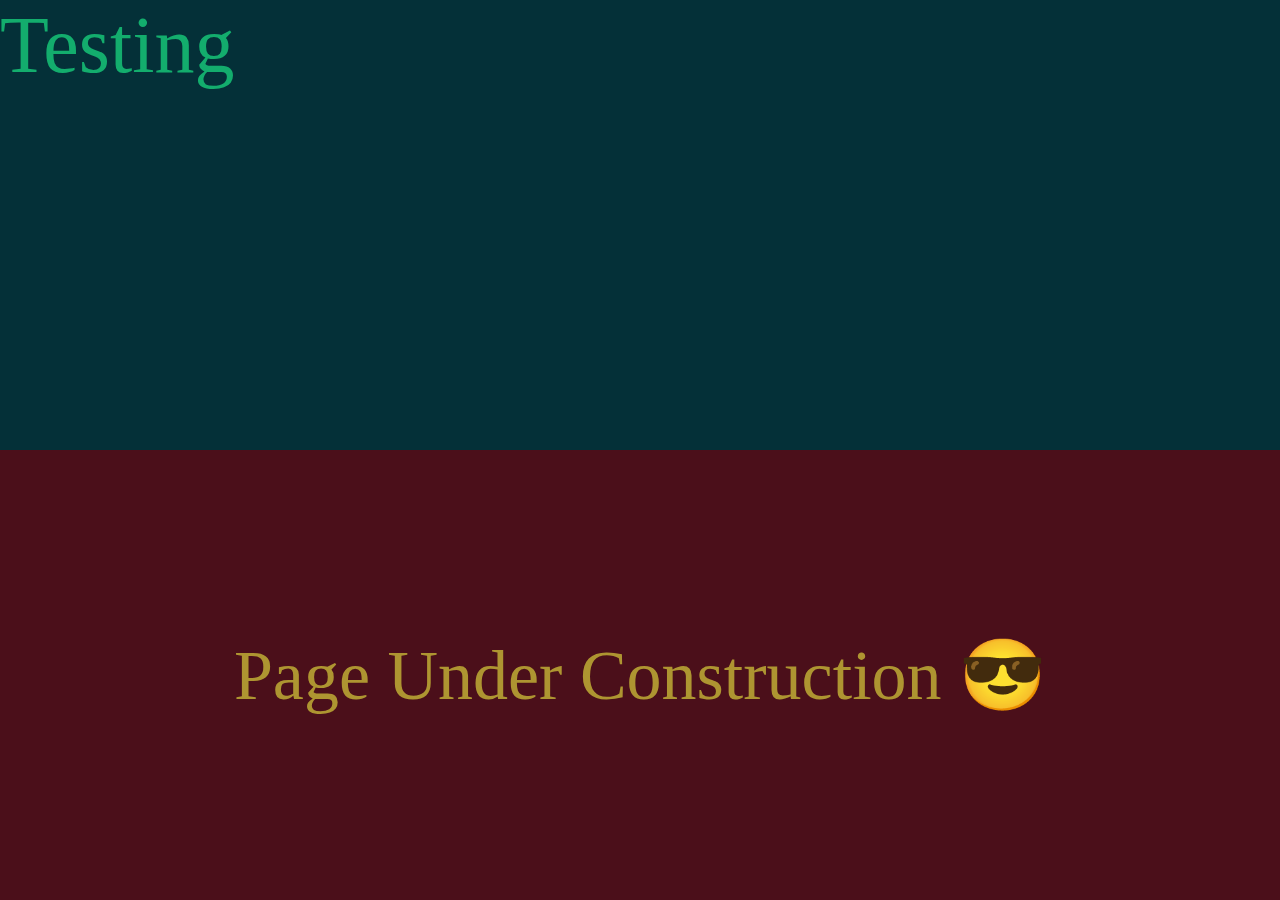
==== index.html @ 0bdc97b2 "Merge branch 'main' of https://github.com/BigTi0/wizkid-official-dub into main" ====
<!DOCTYPE html>
<html lang="en">

<head>
    <meta charset="UTF-8">
    <meta name="viewport" content="width=device-width, initial-scale=1.0">
    <link rel="stylesheet" href="./wizkid.css">
    <title>Document</title>
</head>

<body>
    <p>
        Testing
    </p>
</body>
<section style="height: 50vh; width: 100%; display: flex; align-items: center; justify-content: center;
background-color: #4b0f1a">
    <div style="font-size: 70px; color: #ae9531;">
        Page Under Construction &#128526
    </div>
</section>

</html>
---- wizkid.css ----
body {
    margin: 0;
    padding: 0;
}

p {
    margin: 0;
    padding: 0;
    background-color: #043038;
    color: #13ad6d;
    font-size: 500%;
    width: 100%;
    height: 50vh;
}
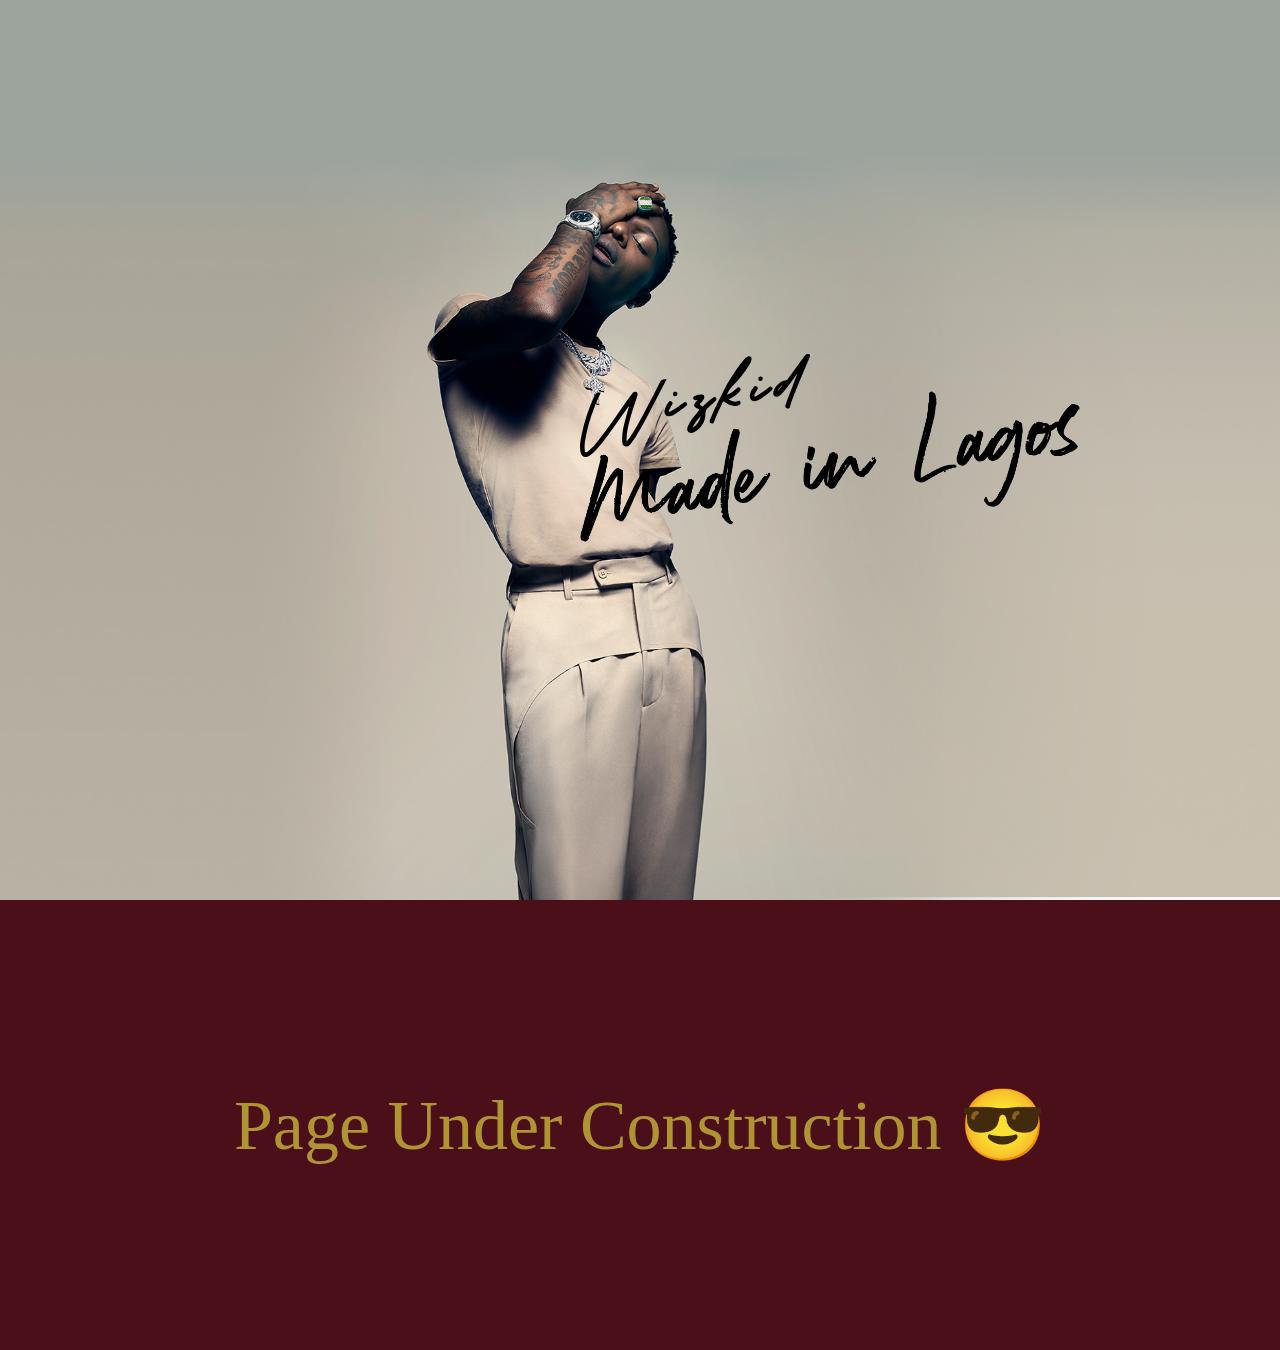
==== commit a3264b48: "New Update" ====
--- a/index.html
+++ b/index.html
@@ -9,9 +9,19 @@
 </head>
 
 <body>
-    <p>
-        Testing
-    </p>
+    <div class="header">
+        <section>
+            <aside>
+                <div class="wiz-logo">
+                    <img src="./Images/WizkidLogo.svg">
+                </div>
+                <div class="mil-logo">
+                    <img src="./Images/MadeInLagos.png">
+                </div>
+            </aside>
+
+        </section>
+    </div>
 </body>
 <section style="height: 50vh; width: 100%; display: flex; align-items: center; justify-content: center;
 background-color: #4b0f1a">
@@ -20,4 +30,4 @@
     </div>
 </section>
 
-</html>
+</html>--- a/wizkid.css
+++ b/wizkid.css
@@ -3,7 +3,8 @@
     padding: 0;
 }
 
-p {
+
+/* p {
     margin: 0;
     padding: 0;
     background-color: #043038;
@@ -11,4 +12,35 @@
     font-size: 500%;
     width: 100%;
     height: 50vh;
+} */
+
+
+/* ------------ Header -------------- */
+
+.header {
+    background-image: url("./Images/Wizkid_PC.jpg");
+    background-size: cover;
+    background-position: left;
+    width: 100%;
+    height: 100vh;
+    display: flex;
+    /* flex-flow: column; */
+    align-items: center;
+    justify-content: flex-end;
+}
+
+aside {
+    margin-right: 200px;
+}
+
+.wiz-logo img {
+    height: auto;
+    width: 230px;
+    margin-bottom: -70px;
+}
+
+.mil-logo img {
+    width: 500px;
+    height: auto;
+    margin-top: 0;
 }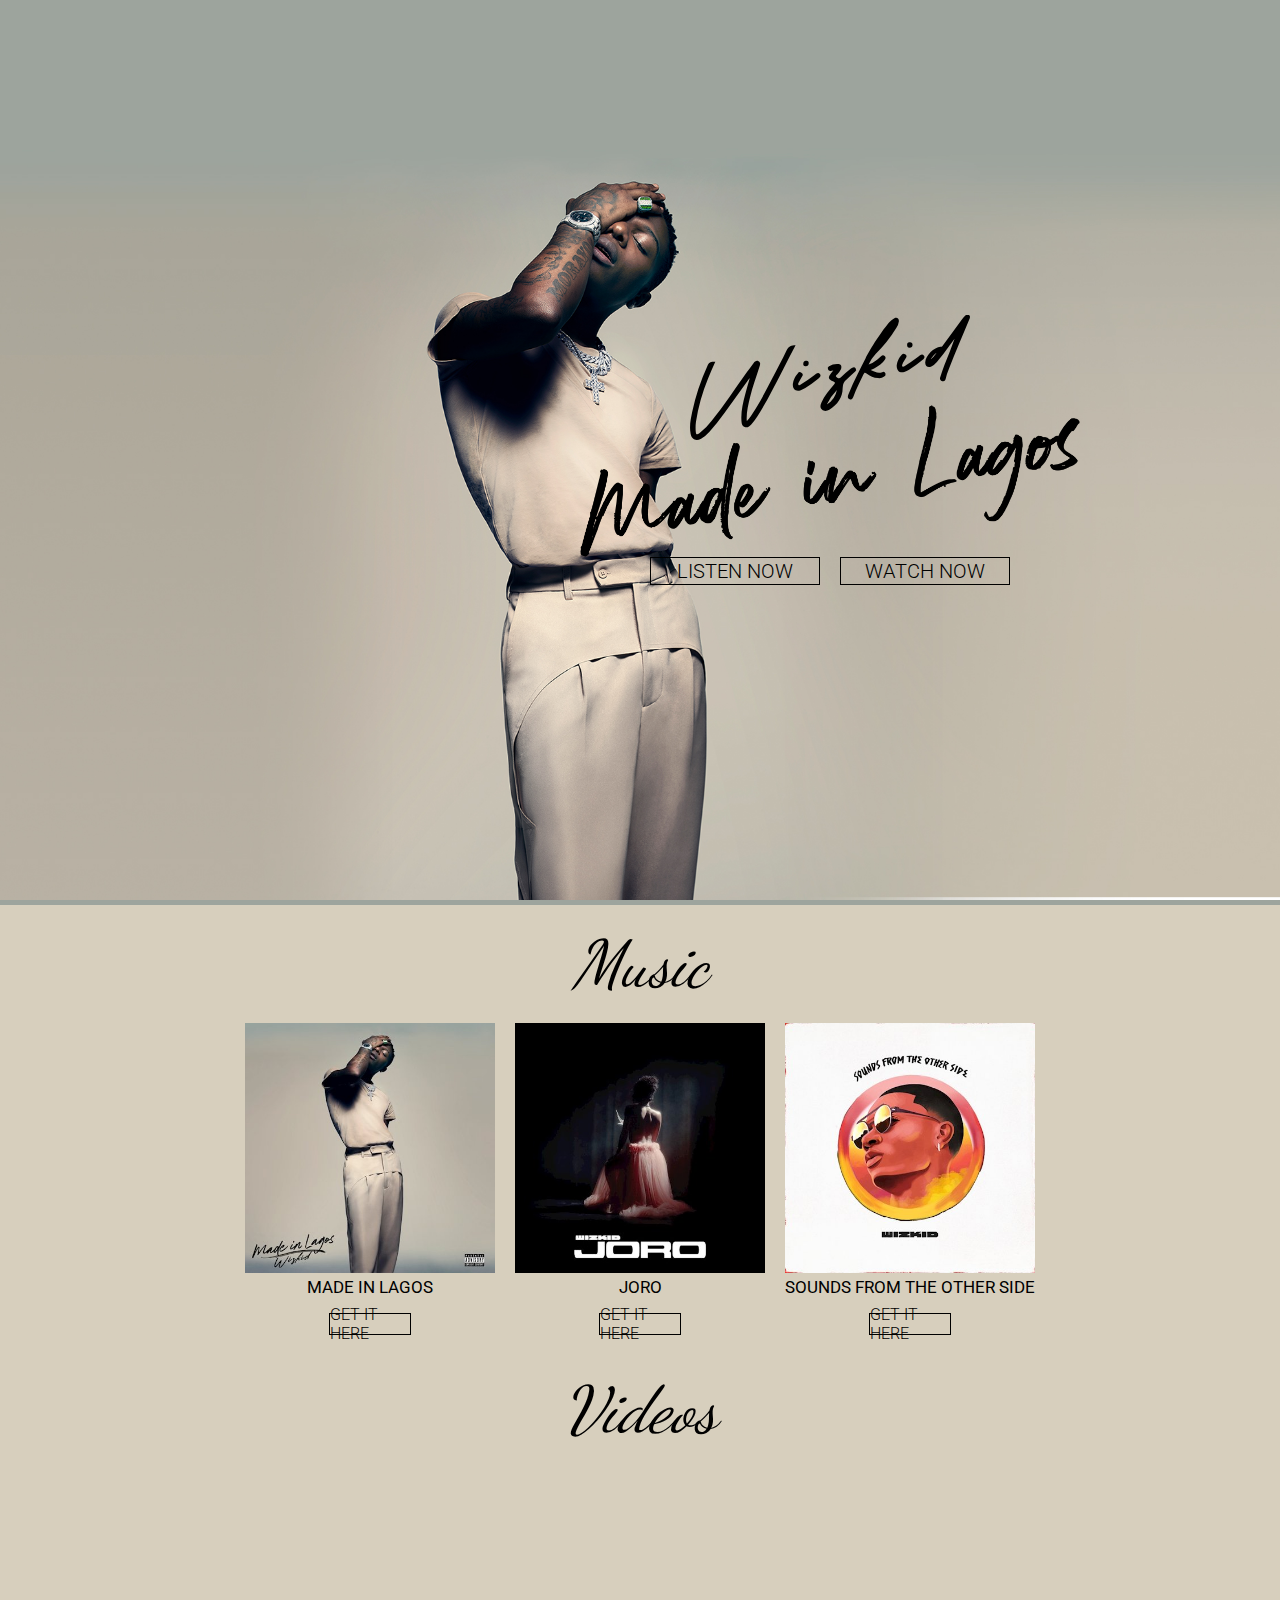
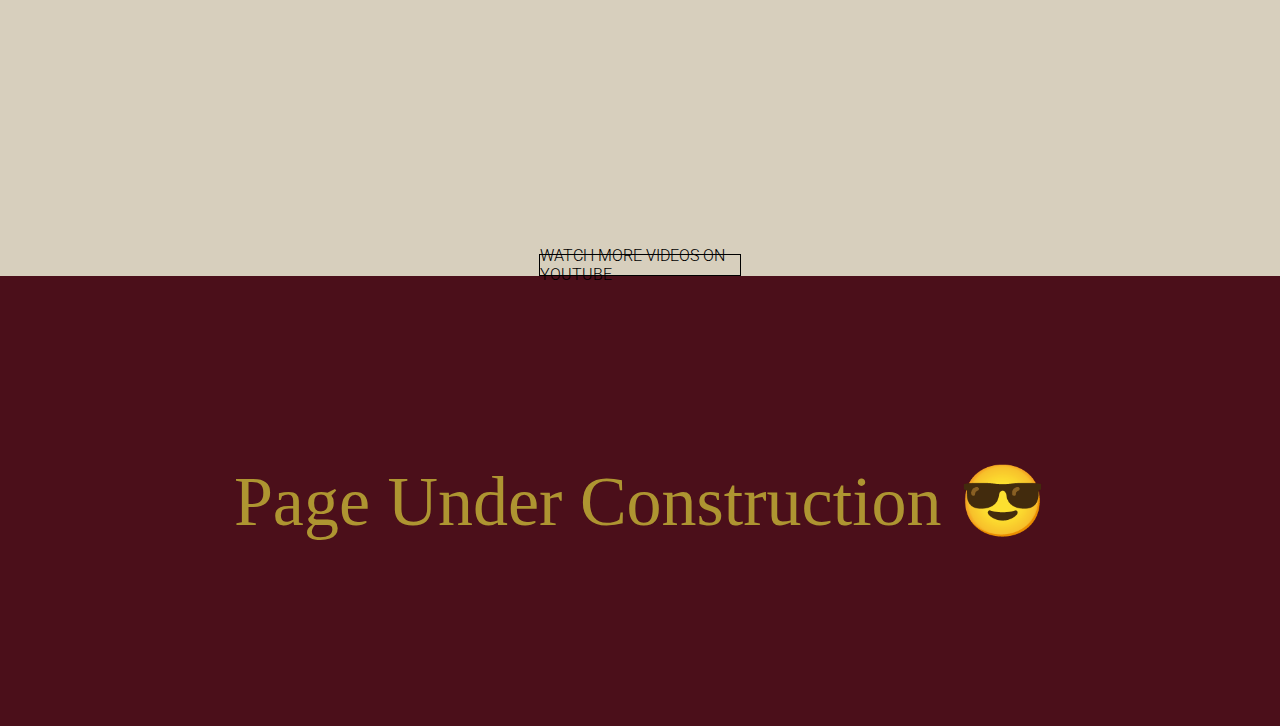
==== commit b13d047b: "video-update" ====
--- a/index.html
+++ b/index.html
@@ -5,10 +5,15 @@
     <meta charset="UTF-8">
     <meta name="viewport" content="width=device-width, initial-scale=1.0">
     <link rel="stylesheet" href="./wizkid.css">
-    <title>Document</title>
+    <title>Wizkid-Layout</title>
+    <link rel="preconnect" href="https://fonts.gstatic.com">
+    <link href="https://fonts.googleapis.com/css2?family=Roboto:ital,wght@0,100;0,300;0,400;0,500;1,100;1,300;1,400;1,500&display=swap" rel="stylesheet">
+    <link rel="preconnect" href="https://fonts.gstatic.com">
+    <link href="https://fonts.googleapis.com/css2?family=Dancing+Script:wght@400;500;600;700&display=swap" rel="stylesheet">
 </head>
 
 <body>
+    <!---------------------------------Header Section----------------------------->
     <div class="header">
         <section>
             <aside>
@@ -19,9 +24,67 @@
                     <img src="./Images/MadeInLagos.png">
                 </div>
             </aside>
+            <div class="header-link">
+                <a class="header-link btn" href="#">Listen Now</a>
+                <a class="header-link btn" href="#">Watch Now</a>
+            </div>
 
         </section>
     </div>
+    <!--------------------------------Music Section-------------------------------------->
+    <section class="music">
+        <div class="h1">
+            Music
+        </div>
+        <div class="available-music">
+            <div>
+                <img class="music-image" src="./Images/cover-lagos.jpg"></img>
+                <div class="music-info">
+                    <P class="music-text">
+                        Made In Lagos
+                    </P>
+                    <p class="music-btn btn">
+                        <a href="#"> Get it here </a>
+                    </p>
+                </div>
+            </div>
+            <div>
+                <img class="music-image" src="./Images/cover-joro.jpg"></img>
+                <div class="music-info">
+                    <p class="music-text">
+                        Joro
+                    </p>
+                    <p class="music-btn btn">
+                        <a href="#"> Get it here</a>
+                    </p>
+                </div>
+            </div>
+            <div>
+                <img class="music-image" src="./Images/cover-otherside.jpg"></img>
+                <div class="music-info">
+                    <p class="music-text">
+                        Sounds from the other side
+                    </p>
+                    <p class="music-btn btn">
+                        <a href="#"> Get it here </a>
+                    </p>
+                </div>
+            </div>
+        </div>
+    </section>
+    <section class="video-section">
+        <div class="h1">
+            Videos
+        </div>
+        <div class="videos">
+            <iframe width="560" height="315" src="https://www.youtube.com/embed/veIK9yEabNc" frameborder="0" allow="accelerometer; clipboard-write; encrypted-media; gyroscope; picture-in-picture" allowfullscreen></iframe>
+            <iframe width="560" height="315" src="https://www.youtube.com/embed/4oseK1D6ru0" frameborder="0" allow="accelerometer; clipboard-write; encrypted-media; gyroscope; picture-in-picture" allowfullscreen></iframe>
+        </div>
+        <div class="youtube-text">
+            <a class="btn youtube" href="youtube.com">Watch more videos on youtube</a>
+        </div>
+
+    </section>
 </body>
 <section style="height: 50vh; width: 100%; display: flex; align-items: center; justify-content: center;
 background-color: #4b0f1a">
--- a/wizkid.css
+++ b/wizkid.css
@@ -1,6 +1,39 @@
 body {
     margin: 0;
     padding: 0;
+    /* font-family: 'Roboto', sans-serif; */
+    background: #d7cfbd;
+}
+
+.btn {
+    display: flex;
+    align-items: center;
+    justify-content: center;
+    font-family: 'Roboto', sans-serif;
+    font-weight: 300;
+    text-transform: uppercase;
+    color: black;
+    border: 0.5px solid;
+}
+
+.btn:hover {
+    transform: scale(1.3);
+    transition: 0.5s;
+}
+
+a {
+    text-decoration: none;
+    color: black;
+}
+
+.h1 {
+    display: flex;
+    justify-content: center;
+    font-weight: 100;
+    font-size: 65px;
+    font-style: italic;
+    padding: 20px;
+    font-family: 'Dancing Script', cursive;
 }
 
 
@@ -15,7 +48,7 @@
 } */
 
 
-/* ------------ Header -------------- */
+/* ----------------------------Header-------------------------------- */
 
 .header {
     background-image: url("./Images/Wizkid_PC.jpg");
@@ -27,20 +60,102 @@
     /* flex-flow: column; */
     align-items: center;
     justify-content: flex-end;
+    border-bottom: 5px solid #9da49d;
+    font-family: 'Roboto', sans-serif;
+    font-weight: 100;
 }
 
 aside {
     margin-right: 200px;
 }
 
+.wiz-logo,
+.mil-logo,
+.header-link,
+.youtube-text {
+    display: flex;
+    align-items: center;
+    justify-content: center;
+}
+
 .wiz-logo img {
     height: auto;
-    width: 230px;
-    margin-bottom: -70px;
+    width: 280px;
+    margin-bottom: -35px;
 }
 
 .mil-logo img {
     width: 500px;
     height: auto;
     margin-top: 0;
+}
+
+.header-link {
+    column-gap: 20px;
+    width: 500px;
+}
+
+.header-link a {
+    width: 168px;
+    height: 26px;
+    font-size: 20px;
+}
+
+
+/* ------------------------------Music Section------------------------ */
+
+.music-image {
+    width: 250px;
+    height: 250px;
+}
+
+.available-music {
+    display: flex;
+    align-items: center;
+    justify-content: center;
+    column-gap: 20PX;
+}
+
+.music-btn {
+    width: 80px;
+    height: 20px;
+}
+
+.music-info {
+    width: inherit;
+    height: inherit;
+    display: flex;
+    flex-direction: column;
+    align-items: center;
+    justify-content: center;
+}
+
+.music-text {
+    margin-block-start: 0;
+    margin-block-end: 0;
+    display: flex;
+    align-items: center;
+    justify-content: center;
+    text-transform: uppercase;
+    font-size: 17px;
+    font-family: 'Roboto', sans-serif;
+    font-weight: 400;
+}
+
+
+/* ---------------------------Videos-------------------------------- */
+
+.videos {
+    display: flex;
+}
+
+iframe {
+    width: 50%;
+    height: 370px;
+}
+
+.youtube {
+    width: 200px;
+    height: 20px;
+    margin-top: 15px;
 }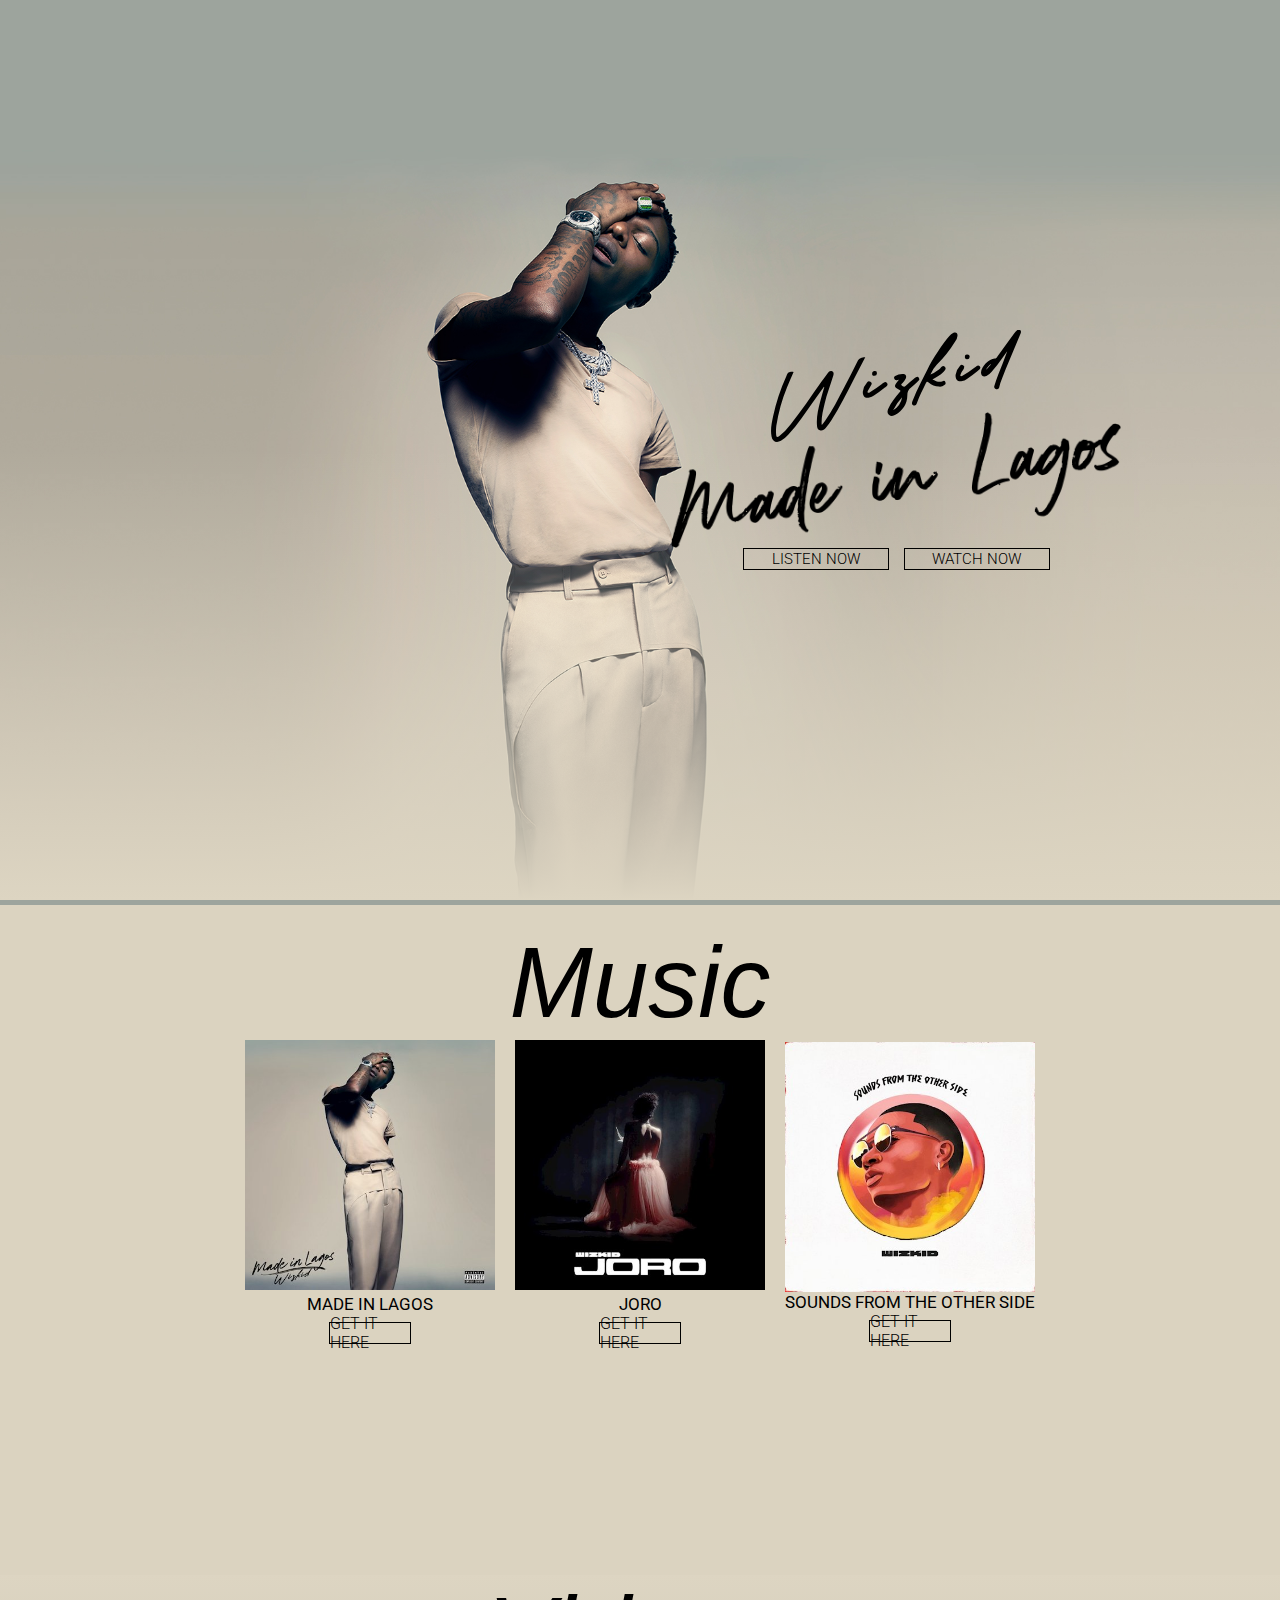
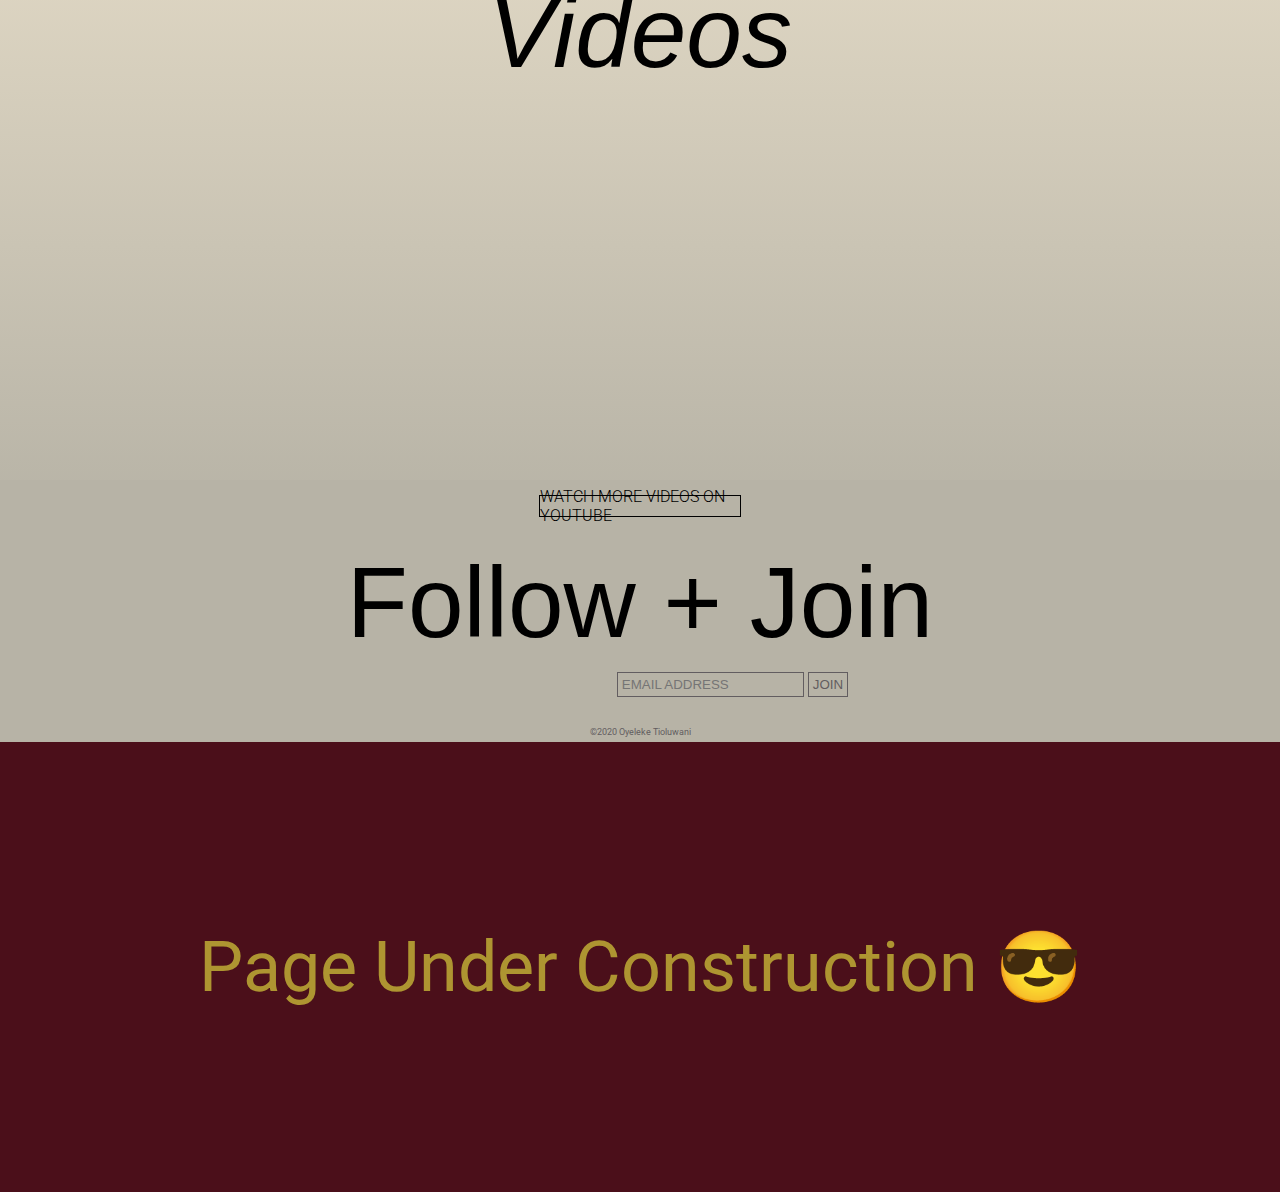
==== commit dbcdd5fc: "Mobile" ====
--- a/index.html
+++ b/index.html
@@ -10,36 +10,42 @@
     <link href="https://fonts.googleapis.com/css2?family=Roboto:ital,wght@0,100;0,300;0,400;0,500;1,100;1,300;1,400;1,500&display=swap" rel="stylesheet">
     <link rel="preconnect" href="https://fonts.gstatic.com">
     <link href="https://fonts.googleapis.com/css2?family=Dancing+Script:wght@400;500;600;700&display=swap" rel="stylesheet">
+    <link rel="preconnect" href="https://fonts.gstatic.com">
+    <link href="https://fonts.googleapis.com/css2?family=Sacramento&display=swap" rel="stylesheet">
+    <link href="https://fast.fonts.net/cssapi/b885084f-d0ee-4797-ba92-a918c4fa85e7.css" rel="stylesheet">
+    <link rel="stylesheet" href="https://use.typekit.net/zgd2ofq.css">
 </head>
 
 <body>
     <!---------------------------------Header Section----------------------------->
-    <div class="header">
-        <section>
-            <aside>
-                <div class="wiz-logo">
+
+    <div class="header-wrapper flex">
+        <section class="header flex">
+            <aside class="logo-wrapper">
+                <div class="wiz-logo flex">
                     <img src="./Images/WizkidLogo.svg">
                 </div>
-                <div class="mil-logo">
+                <div class="mil-logo flex">
                     <img src="./Images/MadeInLagos.png">
                 </div>
             </aside>
-            <div class="header-link">
-                <a class="header-link btn" href="#">Listen Now</a>
-                <a class="header-link btn" href="#">Watch Now</a>
+            <div class="header-link flex">
+                <a class="header-link btn" href="#"> <span class="text">Listen Now</span></a>
+                <a class="header-link btn" href="#"> <span class="text">Watch Now</span></a>
             </div>
 
         </section>
     </div>
+
     <!--------------------------------Music Section-------------------------------------->
     <section class="music">
         <div class="h1">
             Music
         </div>
-        <div class="available-music">
-            <div>
+        <div class="available-music flex">
+            <div id="mil">
                 <img class="music-image" src="./Images/cover-lagos.jpg"></img>
-                <div class="music-info">
+                <div class="music-info flex">
                     <P class="music-text">
                         Made In Lagos
                     </P>
@@ -48,9 +54,9 @@
                     </p>
                 </div>
             </div>
-            <div>
+            <div id="joro">
                 <img class="music-image" src="./Images/cover-joro.jpg"></img>
-                <div class="music-info">
+                <div class="music-info flex">
                     <p class="music-text">
                         Joro
                     </p>
@@ -59,9 +65,9 @@
                     </p>
                 </div>
             </div>
-            <div>
-                <img class="music-image" src="./Images/cover-otherside.jpg"></img>
-                <div class="music-info">
+            <div id="sfos">
+                <img class="music-image flex" src="./Images/cover-otherside.jpg"></img>
+                <div class="music-info flex">
                     <p class="music-text">
                         Sounds from the other side
                     </p>
@@ -73,24 +79,76 @@
         </div>
     </section>
     <section class="video-section">
-        <div class="h1">
+        <div class="h1 video-header">
             Videos
         </div>
-        <div class="videos">
-            <iframe width="560" height="315" src="https://www.youtube.com/embed/veIK9yEabNc" frameborder="0" allow="accelerometer; clipboard-write; encrypted-media; gyroscope; picture-in-picture" allowfullscreen></iframe>
-            <iframe width="560" height="315" src="https://www.youtube.com/embed/4oseK1D6ru0" frameborder="0" allow="accelerometer; clipboard-write; encrypted-media; gyroscope; picture-in-picture" allowfullscreen></iframe>
-        </div>
-        <div class="youtube-text">
-            <a class="btn youtube" href="youtube.com">Watch more videos on youtube</a>
+        <div>
+            <div class="videos flex">
+                <iframe id="iframe" src="https://www.youtube.com/embed/veIK9yEabNc" frameborder="0" allow="accelerometer; clipboard-write; encrypted-media; gyroscope; picture-in-picture" allowfullscreen></iframe>
+                <iframe id="iframe" src="https://www.youtube.com/embed/4oseK1D6ru0" frameborder="0" allow="accelerometer; clipboard-write; encrypted-media; gyroscope; picture-in-picture" allowfullscreen></iframe>
+            </div>
+            <div class="ytext-wrapper">
+                <div class="youtube-text flex">
+                    <a class="btn youtube" href="youtube.com">Watch more videos on youtube</a>
+                </div>
+            </div>
+
+    </section>
+
+    <footer>
+        <div class="footer-wrapper">
+            <h2 class="footer-header flex">
+                Follow + Join
+            </h2>
+            <div class="flex footer-content">
+                <div class="favicon flex">
+                    <a href="http://">
+                        <img id="favicon" src="./Images/icons8-facebook-f.svg" alt="">
+                    </a>
+                    <a href="http://">
+                        <img id="favicon" src="./Images/icons8-twitter.svg" alt="">
+                    </a>
+                    <a href="http://">
+                        <img id="favicon" src="./Images/icons8-instagram.svg" alt="">
+                    </a>
+                    <a href="http://">
+                        <img id="favicon" src="./Images/icons8-play-button.svg">
+                    </a>
+                    <a href="http://">
+                        <img id="favicon" src="./Images/icons8-soundcloud.svg" alt="">
+                    </a>
+                    <a href="http://">
+                        <img id="favicon" src="./Images/icons8-spotify.svg" alt="">
+                    </a>
+                    <a href="http://">
+                        <img id="favicon" src="./Images/icons8-apple-logo.svg">
+                    </a>
+                </div>
+                <div>
+                    <form class="form" action="">
+                        <label class="label" for="email"></label>
+                        <input type="email" id="email" name="email" placeholder="EMAIL ADDRESS">
+                        <input type="submit" value="JOIN" class="join-btn">
+                    </form>
+                </div>
+
+            </div>
+            <div class="flex" id="copyright">
+                &copy;2020 Oyeleke Tioluwani
+            </div>
         </div>
 
-    </section>
+
+    </footer>
+
 </body>
 <section style="height: 50vh; width: 100%; display: flex; align-items: center; justify-content: center;
 background-color: #4b0f1a">
     <div style="font-size: 70px; color: #ae9531;">
         Page Under Construction &#128526
     </div>
+
 </section>
 
+
 </html>--- a/wizkid.css
+++ b/wizkid.css
@@ -1,8 +1,8 @@
 body {
     margin: 0;
     padding: 0;
-    /* font-family: 'Roboto', sans-serif; */
-    background: #d7cfbd;
+    font-family: 'Roboto', sans-serif;
+    background: #dbd3c0;
 }
 
 .btn {
@@ -29,80 +29,125 @@
 .h1 {
     display: flex;
     justify-content: center;
-    font-weight: 100;
-    font-size: 65px;
+    font-weight: 400;
+    font-size: 100px;
     font-style: italic;
-    padding: 20px;
-    font-family: 'Dancing Script', cursive;
-}
-
-
-/* p {
-    margin: 0;
+    font-family: "Backlash Script W05 Regular", sans-serif;
     padding: 0;
-    background-color: #043038;
-    color: #13ad6d;
-    font-size: 500%;
-    width: 100%;
-    height: 50vh;
-} */
+}
+
+.flex {
+    display: flex;
+    align-items: center;
+    justify-content: center;
+}
 
 
 /* ----------------------------Header-------------------------------- */
 
-.header {
-    background-image: url("./Images/Wizkid_PC.jpg");
+.header-wrapper {
+    background-image: linear-gradient(transparent, transparent, #ddd5c2), url("./Images/Wizkid_PC.jpg");
     background-size: cover;
-    background-position: left;
+    background-position: bottom left;
     width: 100%;
     height: 100vh;
-    display: flex;
-    /* flex-flow: column; */
-    align-items: center;
     justify-content: flex-end;
     border-bottom: 5px solid #9da49d;
     font-family: 'Roboto', sans-serif;
     font-weight: 100;
 }
 
-aside {
-    margin-right: 200px;
-}
-
-.wiz-logo,
-.mil-logo,
-.header-link,
-.youtube-text {
-    display: flex;
+.header {
+    height: 100vh;
+    width: 60%;
+    flex-direction: column;
     align-items: center;
-    justify-content: center;
 }
 
 .wiz-logo img {
-    height: auto;
-    width: 280px;
-    margin-bottom: -35px;
+    width: 250px;
+    margin-bottom: -30px;
 }
 
 .mil-logo img {
+    width: 450px;
+}
+
+.header-link {
+    column-gap: 15px;
     width: 500px;
-    height: auto;
-    margin-top: 0;
-}
-
-.header-link {
-    column-gap: 20px;
-    width: 500px;
 }
 
 .header-link a {
-    width: 168px;
-    height: 26px;
-    font-size: 20px;
+    padding: 7px;
+    width: 130px;
+    height: 6px;
+    font-size: 15px;
+}
+
+@media screen and (max-width: 720px) {
+    .header-wrapper {
+        background-image: linear-gradient(transparent, transparent, transparent, #ddd5c2), url("./Images/Wizkid_Mobile.jpg");
+        background-position: top;
+        width: 100%;
+        height: 100vh;
+        margin: 0;
+        padding: 0;
+        justify-content: center;
+    }
+    .header {
+        align-items: center;
+        width: 100%;
+    }
+    .logo-wrapper {
+        display: flex;
+        flex-direction: column;
+        height: 100vh;
+        justify-content: space-between;
+        padding-top: 40px;
+    }
+    .wiz-logo img {
+        width: 230px;
+        height: 90px;
+    }
+    .mil-logo img {
+        width: 90%;
+    }
+    .header-link {
+        width: 95%;
+    }
+    .text {
+        display: flex;
+        align-items: center;
+        justify-content: center;
+    }
+    .videos {
+        flex-direction: column;
+        width: 100%;
+    }
+}
+
+@media screen and (max-width: 411px) {
+    .header-link a {
+        font-size: 10px;
+    }
+}
+
+@media screen and (max-width: 310px) {
+    .header-link a {
+        font-size: 8px;
+        display: flex;
+    }
 }
 
 
 /* ------------------------------Music Section------------------------ */
+
+.music {
+    width: 100%;
+    height: 70vh;
+    padding-top: 20px;
+}
 
 .music-image {
     width: 250px;
@@ -110,24 +155,19 @@
 }
 
 .available-music {
-    display: flex;
-    align-items: center;
-    justify-content: center;
     column-gap: 20PX;
 }
 
 .music-btn {
     width: 80px;
     height: 20px;
+    margin-block-start: 0.5em;
 }
 
 .music-info {
     width: inherit;
     height: inherit;
-    display: flex;
     flex-direction: column;
-    align-items: center;
-    justify-content: center;
 }
 
 .music-text {
@@ -142,11 +182,52 @@
     font-weight: 400;
 }
 
+@media screen and (max-width: 768px) {
+    div #mil {
+        order: 2;
+    }
+    div #sfos {
+        order: 1;
+        display: flex;
+        flex-direction: column;
+        align-items: center;
+        justify-content: center;
+    }
+    div #joro {
+        order: 3;
+    }
+    .music-image {
+        width: 300px;
+        height: auto;
+    }
+    #iframe {
+        width: 100%;
+        height: 30vh;
+    }
+    .footer-content {
+        display: flex;
+        flex-direction: column;
+    }
+    .favicon {
+        width: 70%;
+    }
+    #favicon {
+        width: 20px;
+        height: 20px;
+        margin-bottom: 15px;
+    }
+}
+
 
 /* ---------------------------Videos-------------------------------- */
 
-.videos {
-    display: flex;
+.video-header {
+    margin-top: 20px;
+    margin-bottom: 20px;
+}
+
+.video-section {
+    background-image: linear-gradient(#ddd5c2, #b7b3a6)
 }
 
 iframe {
@@ -158,4 +239,80 @@
     width: 200px;
     height: 20px;
     margin-top: 15px;
+}
+
+.ytext-wrapper {
+    background: #b7b3a6;
+}
+
+
+/* ------------------------Footer--------------------------- */
+
+.footer-wrapper {
+    background: #b7b3a6;
+}
+
+.footer-content {
+    margin-top: 15px;
+}
+
+.footer-header {
+    font-family: "Backlash Script W05 Regular", sans-serif;
+    color: black;
+    font-size: 100px;
+    padding-top: 60px;
+    padding-bottom: 30px;
+    font-weight: 100;
+    line-height: 50px;
+    margin-block-end: 0;
+    margin-block-start: 0;
+}
+
+.favicon {
+    column-gap: 10px;
+}
+
+.favicon a img {
+    width: 15px;
+    height: 15px;
+    color: #9da49d;
+}
+
+.favicon a img:hover {
+    transform: scale(1.3);
+    transition: 0.5s;
+}
+
+.form {
+    color: rgb(98, 93, 96);
+    margin-left: 20px;
+}
+
+.join-btn {
+    text-transform: uppercase;
+    color: rgb(98, 93, 96);
+    border: 0.5px solid;
+    background-color: transparent;
+    padding: 4px;
+}
+
+.join-btn:hover {
+    transform: scale(1.3);
+    transition: 0.5s;
+}
+
+#email {
+    background-color: transparent;
+}
+
+input[type=email] {
+    border: 1px solid rgb(98, 93, 96);
+    padding: 4px;
+}
+
+#copyright {
+    color: rgb(98, 93, 96);
+    font-size: xx-small;
+    padding-top: 30px;
+    padding-bottom: 5px;
 }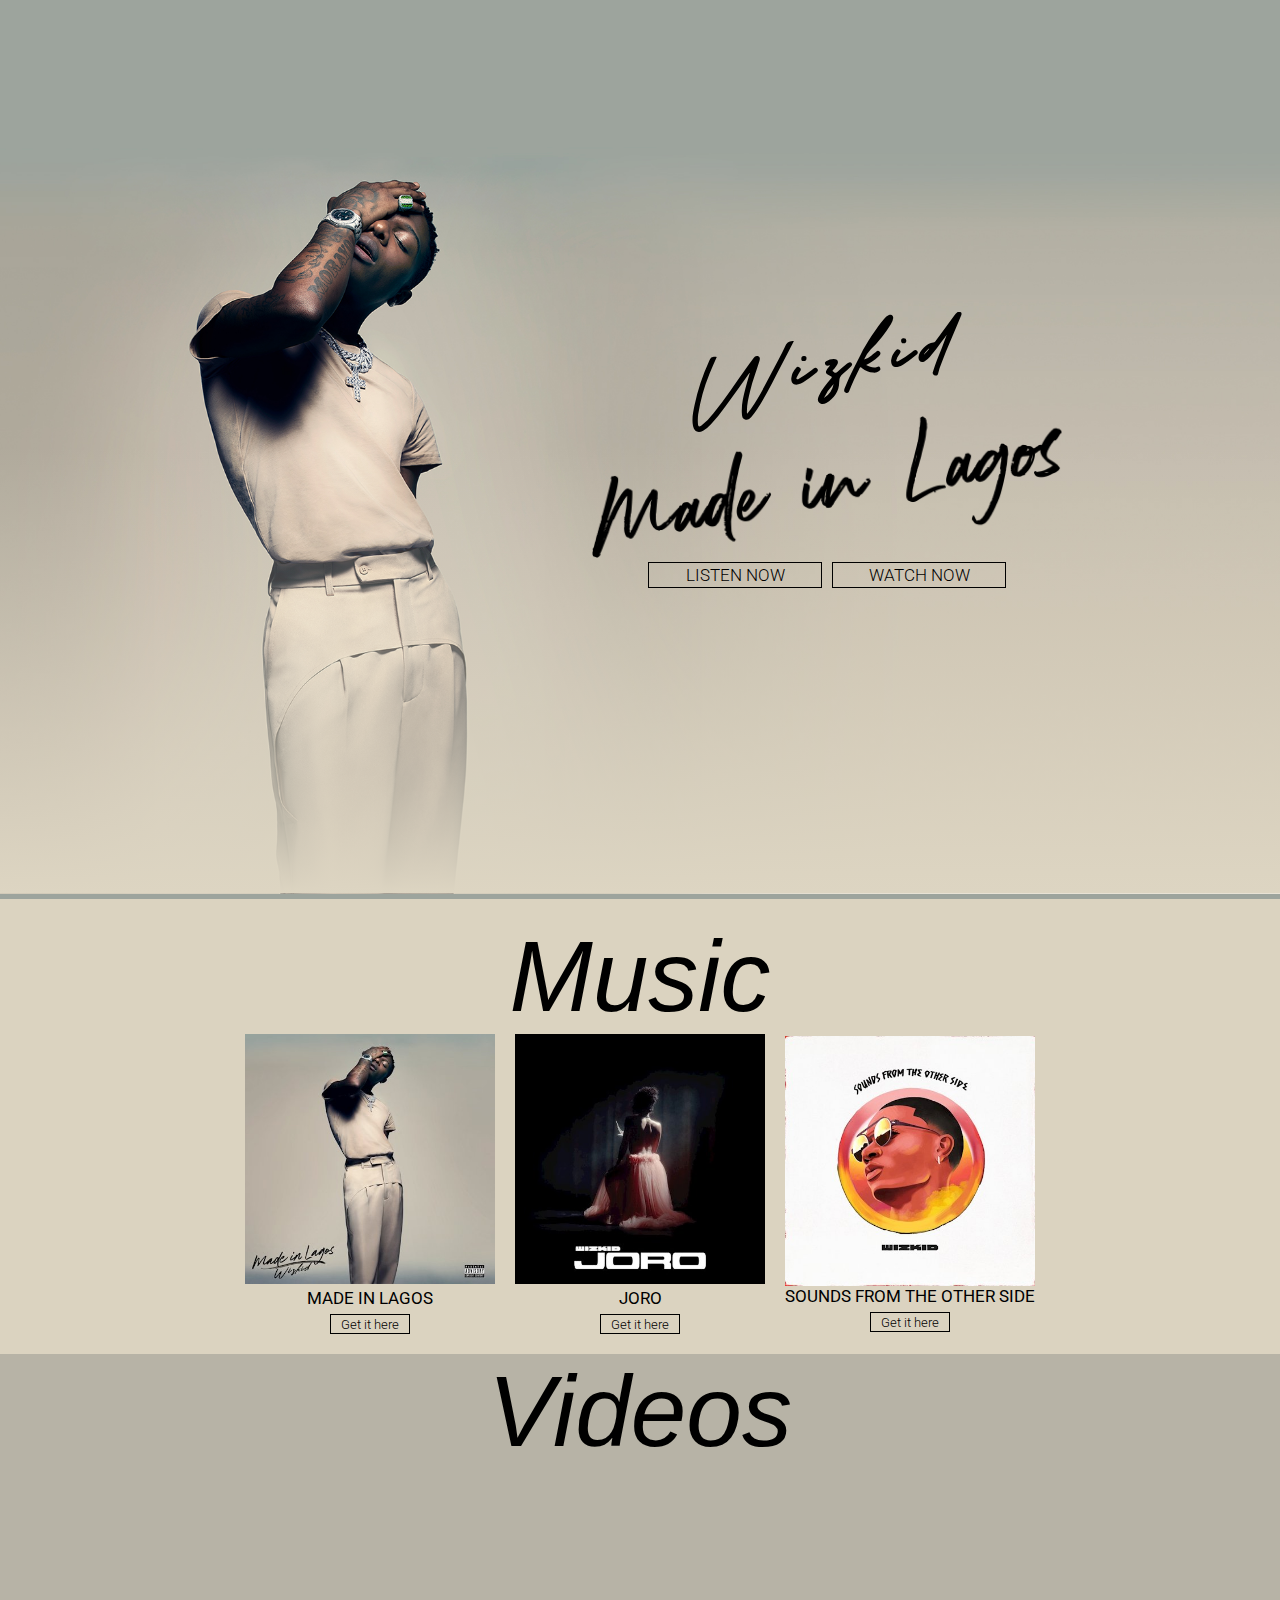
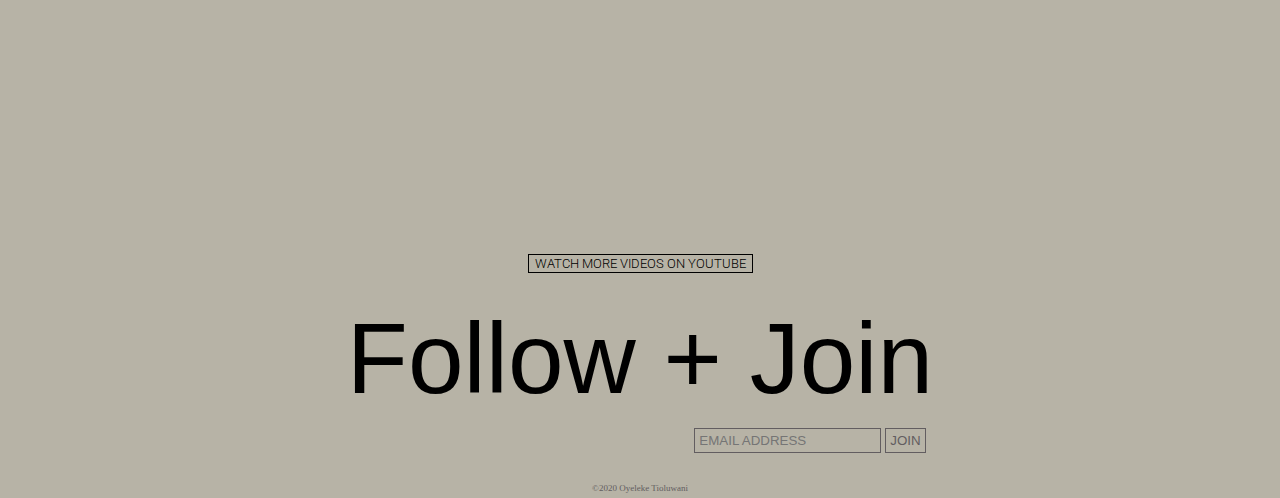
==== commit 5426883a: "fixed bugs" ====
--- a/index.html
+++ b/index.html
@@ -4,8 +4,8 @@
 <head>
     <meta charset="UTF-8">
     <meta name="viewport" content="width=device-width, initial-scale=1.0">
-    <link rel="stylesheet" href="./wizkid.css">
-    <title>Wizkid-Layout</title>
+    <link rel="stylesheet" href="wizkid.css">
+    <title>Wizkid Mil</title>
     <link rel="preconnect" href="https://fonts.gstatic.com">
     <link href="https://fonts.googleapis.com/css2?family=Roboto:ital,wght@0,100;0,300;0,400;0,500;1,100;1,300;1,400;1,500&display=swap" rel="stylesheet">
     <link rel="preconnect" href="https://fonts.gstatic.com">
@@ -17,138 +17,137 @@
 </head>
 
 <body>
-    <!---------------------------------Header Section----------------------------->
+    <main>
+        <header class="header ">
+            <section class="header-container ">
+                <div class="content-wrapper flex">
+                    <div class="logo-wrapper">
+                        <div>
+                            <img id="wiz-logo" src="./Images/WizkidLogo.svg" alt="Wizkid Logo">
+                        </div>
+                        <div>
+                            <img id="mil-logo" src="./Images/MadeInLagos.png" alt="Made in Lagos Logo">
+                            <div class="flex btn-wrapper">
+                                <button class="btn">
+                            <a class="flex" href="">LISTEN NOW</a>
+                           </button>
+                                <button class="btn">
+                            <a class="flex" href="">WATCH NOW</a>
+                           </button>
+                            </div>
+                        </div>
+                    </div>
 
-    <div class="header-wrapper flex">
-        <section class="header flex">
-            <aside class="logo-wrapper">
-                <div class="wiz-logo flex">
-                    <img src="./Images/WizkidLogo.svg">
+
                 </div>
-                <div class="mil-logo flex">
-                    <img src="./Images/MadeInLagos.png">
+            </section>
+        </header>
+        <!--------------------------------Music Section-------------------------------------->
+        <section class="music">
+            <div class="h1">
+                Music
+            </div>
+            <div class="available-music flex">
+                <div id="mil">
+                    <img class="music-image" src="./Images/cover-lagos.jpg"></img>
+                    <div class="music-info flex">
+                        <P class="music-text">
+                            Made In Lagos
+                        </P>
+                        <button class="music-btn hover">
+                                <a href="#"> Get it here </a>
+                                </button>
+                    </div>
                 </div>
-            </aside>
-            <div class="header-link flex">
-                <a class="header-link btn" href="#"> <span class="text">Listen Now</span></a>
-                <a class="header-link btn" href="#"> <span class="text">Watch Now</span></a>
-            </div>
-
-        </section>
-    </div>
-
-    <!--------------------------------Music Section-------------------------------------->
-    <section class="music">
-        <div class="h1">
-            Music
-        </div>
-        <div class="available-music flex">
-            <div id="mil">
-                <img class="music-image" src="./Images/cover-lagos.jpg"></img>
-                <div class="music-info flex">
-                    <P class="music-text">
-                        Made In Lagos
-                    </P>
-                    <p class="music-btn btn">
-                        <a href="#"> Get it here </a>
-                    </p>
+                <div id="joro">
+                    <img class="music-image" src="./Images/cover-joro.jpg"></img>
+                    <div class="music-info flex">
+                        <p class="music-text">
+                            Joro
+                        </p>
+                        <button class="music-btn hover">
+                                <a href="#"> Get it here</a>
+                            </button>
+                    </div>
+                </div>
+                <div id="sfos">
+                    <img class="music-image flex" src="./Images/cover-otherside.jpg"></img>
+                    <div class="music-info flex">
+                        <p class="music-text">
+                            Sounds from the other side
+                        </p>
+                        <button class="music-btn hover">
+                                <a href="#"> Get it here </a>
+                            </button>
+                    </div>
                 </div>
             </div>
-            <div id="joro">
-                <img class="music-image" src="./Images/cover-joro.jpg"></img>
-                <div class="music-info flex">
-                    <p class="music-text">
-                        Joro
-                    </p>
-                    <p class="music-btn btn">
-                        <a href="#"> Get it here</a>
-                    </p>
+        </section>
+        <section class="video-section">
+            <div class="h1 video-header">
+                Videos
+            </div>
+            <div>
+                <div class="videos flex">
+                    <iframe id="iframe" src="https://www.youtube.com/embed/veIK9yEabNc" frameborder="0" allow="accelerometer; clipboard-write; encrypted-media; gyroscope; picture-in-picture" allowfullscreen></iframe>
+                    <iframe id="iframe" src="https://www.youtube.com/embed/4oseK1D6ru0" frameborder="0" allow="accelerometer; clipboard-write; encrypted-media; gyroscope; picture-in-picture" allowfullscreen></iframe>
                 </div>
+                <div class="flex youtube-text">
+                    <button>
+                        <a href=" # "> WATCH MORE VIDEOS ON YOUTUBE </a>
+                        </button>
+                </div>
+
             </div>
-            <div id="sfos">
-                <img class="music-image flex" src="./Images/cover-otherside.jpg"></img>
-                <div class="music-info flex">
-                    <p class="music-text">
-                        Sounds from the other side
-                    </p>
-                    <p class="music-btn btn">
-                        <a href="#"> Get it here </a>
-                    </p>
+        </section>
+
+        <footer>
+            <div class="footer-wrapper">
+                <h2 class="footer-header flex">
+                    Follow + Join
+                </h2>
+                <div class="flex footer-content">
+                    <div class="favicon-wrapper flex">
+                        <a href="http://">
+                            <img class="favicon" src="./Images/icons8-facebook-f.svg" alt="">
+                        </a>
+                        <a href="http://">
+                            <img class="favicon" src="./Images/icons8-twitter.svg" alt="">
+                        </a>
+                        <a href="http://">
+                            <img class="favicon" src="./Images/icons8-instagram.svg" alt="">
+                        </a>
+                        <a href="http://">
+                            <img class="favicon" src="./Images/icons8-play-button.svg">
+                        </a>
+                        <a href="http://">
+                            <img class="favicon" src="./Images/icons8-soundcloud.svg" alt="">
+                        </a>
+                        <a href="http://">
+                            <img class="favicon" src="./Images/icons8-spotify.svg" alt="">
+                        </a>
+                        <a href="http://">
+                            <img class="favicon" src="./Images/icons8-apple-logo.svg">
+                        </a>
+                    </div>
+                    <div class="form-wrapper">
+                        <form class="form" action="">
+                            <label class="label" for="email"></label>
+                            <input type="email" id="email" name="email" placeholder="EMAIL ADDRESS">
+                            <input type="submit" value="JOIN" class="join-btn">
+                        </form>
+                    </div>
+
                 </div>
-            </div>
-        </div>
-    </section>
-    <section class="video-section">
-        <div class="h1 video-header">
-            Videos
-        </div>
-        <div>
-            <div class="videos flex">
-                <iframe id="iframe" src="https://www.youtube.com/embed/veIK9yEabNc" frameborder="0" allow="accelerometer; clipboard-write; encrypted-media; gyroscope; picture-in-picture" allowfullscreen></iframe>
-                <iframe id="iframe" src="https://www.youtube.com/embed/4oseK1D6ru0" frameborder="0" allow="accelerometer; clipboard-write; encrypted-media; gyroscope; picture-in-picture" allowfullscreen></iframe>
-            </div>
-            <div class="ytext-wrapper">
-                <div class="youtube-text flex">
-                    <a class="btn youtube" href="youtube.com">Watch more videos on youtube</a>
+                <div class="flex" id="copyright">
+                    &copy;2020 Oyeleke Tioluwani
                 </div>
             </div>
 
-    </section>
 
-    <footer>
-        <div class="footer-wrapper">
-            <h2 class="footer-header flex">
-                Follow + Join
-            </h2>
-            <div class="flex footer-content">
-                <div class="favicon flex">
-                    <a href="http://">
-                        <img id="favicon" src="./Images/icons8-facebook-f.svg" alt="">
-                    </a>
-                    <a href="http://">
-                        <img id="favicon" src="./Images/icons8-twitter.svg" alt="">
-                    </a>
-                    <a href="http://">
-                        <img id="favicon" src="./Images/icons8-instagram.svg" alt="">
-                    </a>
-                    <a href="http://">
-                        <img id="favicon" src="./Images/icons8-play-button.svg">
-                    </a>
-                    <a href="http://">
-                        <img id="favicon" src="./Images/icons8-soundcloud.svg" alt="">
-                    </a>
-                    <a href="http://">
-                        <img id="favicon" src="./Images/icons8-spotify.svg" alt="">
-                    </a>
-                    <a href="http://">
-                        <img id="favicon" src="./Images/icons8-apple-logo.svg">
-                    </a>
-                </div>
-                <div>
-                    <form class="form" action="">
-                        <label class="label" for="email"></label>
-                        <input type="email" id="email" name="email" placeholder="EMAIL ADDRESS">
-                        <input type="submit" value="JOIN" class="join-btn">
-                    </form>
-                </div>
-
-            </div>
-            <div class="flex" id="copyright">
-                &copy;2020 Oyeleke Tioluwani
-            </div>
-        </div>
+        </footer>
 
 
-    </footer>
-
 </body>
-<section style="height: 50vh; width: 100%; display: flex; align-items: center; justify-content: center;
-background-color: #4b0f1a">
-    <div style="font-size: 70px; color: #ae9531;">
-        Page Under Construction &#128526
-    </div>
-
-</section>
-
 
 </html>--- a/wizkid.css
+++ b/wizkid.css
@@ -1,318 +1,303 @@
-body {
-    margin: 0;
-    padding: 0;
-    font-family: 'Roboto', sans-serif;
-    background: #dbd3c0;
-}
-
-.btn {
-    display: flex;
-    align-items: center;
-    justify-content: center;
-    font-family: 'Roboto', sans-serif;
-    font-weight: 300;
-    text-transform: uppercase;
-    color: black;
-    border: 0.5px solid;
-}
-
-.btn:hover {
-    transform: scale(1.3);
-    transition: 0.5s;
-}
-
-a {
-    text-decoration: none;
-    color: black;
-}
-
-.h1 {
-    display: flex;
-    justify-content: center;
-    font-weight: 400;
-    font-size: 100px;
-    font-style: italic;
-    font-family: "Backlash Script W05 Regular", sans-serif;
-    padding: 0;
-}
-
-.flex {
-    display: flex;
-    align-items: center;
-    justify-content: center;
-}
-
-
-/* ----------------------------Header-------------------------------- */
-
-.header-wrapper {
-    background-image: linear-gradient(transparent, transparent, #ddd5c2), url("./Images/Wizkid_PC.jpg");
-    background-size: cover;
-    background-position: bottom left;
-    width: 100%;
-    height: 100vh;
-    justify-content: flex-end;
-    border-bottom: 5px solid #9da49d;
-    font-family: 'Roboto', sans-serif;
-    font-weight: 100;
-}
-
-.header {
-    height: 100vh;
-    width: 60%;
-    flex-direction: column;
-    align-items: center;
-}
-
-.wiz-logo img {
-    width: 250px;
-    margin-bottom: -30px;
-}
-
-.mil-logo img {
-    width: 450px;
-}
-
-.header-link {
-    column-gap: 15px;
-    width: 500px;
-}
-
-.header-link a {
-    padding: 7px;
-    width: 130px;
-    height: 6px;
-    font-size: 15px;
-}
-
-@media screen and (max-width: 720px) {
-    .header-wrapper {
-        background-image: linear-gradient(transparent, transparent, transparent, #ddd5c2), url("./Images/Wizkid_Mobile.jpg");
-        background-position: top;
-        width: 100%;
-        height: 100vh;
+    body {
+        padding: 0;
         margin: 0;
-        padding: 0;
-        justify-content: center;
-    }
-    .header {
-        align-items: center;
-        width: 100%;
-    }
-    .logo-wrapper {
-        display: flex;
-        flex-direction: column;
-        height: 100vh;
-        justify-content: space-between;
-        padding-top: 40px;
-    }
-    .wiz-logo img {
-        width: 230px;
-        height: 90px;
-    }
-    .mil-logo img {
-        width: 90%;
-    }
-    .header-link {
-        width: 95%;
-    }
-    .text {
+        background-color: #dbd3c0;
+    }
+    
+    .flex {
         display: flex;
         align-items: center;
         justify-content: center;
     }
-    .videos {
+    
+    a {
+        text-decoration: none;
+        color: black;
+        font-family: "roboto", sans-serif;
+        font-weight: 300;
+        width: 160px;
+        height: 22px;
+        text-align: center;
+        /* border: 1px solid black; */
+    }
+    
+    .btn:hover {
+        transform: scale(1.2);
+        transition: 0.5s;
+    }
+    
+    .h1 {
+        display: flex;
+        justify-content: center;
+        font-weight: 400;
+        font-size: 100px;
+        font-style: italic;
+        font-family: "Backlash Script W05 Regular", sans-serif;
+        padding: 0;
+    }
+    
+    button {
+        border: 1px solid black;
+        background-color: transparent;
+    }
+    
+    .hover:hover {
+        transform: scale(1.2);
+        transition: 0.5s;
+    }
+    
+    .btn {
+        font-size: 17px;
+    }
+    /* -----------------Landing Page-------------------------------------- */
+    
+    .header {
+        width: 100%;
+        height: 99.3vh;
+        background-image: linear-gradient( #ddd5c200, #ddd5c200, #ddd5c2), url("./Images/Wizkid_PC.jpg");
+        background-size: cover;
+        background-position: bottom center;
+        border-bottom: 5px #9da49d solid;
+    }
+    
+    #wiz-logo {
+        width: 270px;
+        height: 120px;
+    }
+    
+    #mil-logo {
+        width: 470px;
+        height: 142px;
+        margin-top: -20px;
+    }
+    
+    .header-container {
+        width: 83%;
+        height: 100vh;
         flex-direction: column;
+        display: flex;
+        justify-content: center;
+        align-items: flex-end;
+    }
+    
+    .logo-wrapper {
+        text-align: center;
+    }
+    
+    .content-wrapper {
+        flex-direction: column;
+    }
+    
+    .btn-wrapper {
+        column-gap: 10px;
         width: 100%;
     }
-}
-
-@media screen and (max-width: 411px) {
-    .header-link a {
-        font-size: 10px;
-    }
-}
-
-@media screen and (max-width: 310px) {
-    .header-link a {
-        font-size: 8px;
+    
+    button {
+        border: 1px solid black;
+        background-color: transparent;
+    }
+    
+    @media screen and (max-width: 701px) {
+        .header {
+            width: 100%;
+            height: 100vh;
+            background-image: linear-gradient( #ddd5c200, #ddd5c200, #ddd5c2), url("./Images/Wizkid_Mobile.jpg");
+            background-size: cover;
+            background-position: top center;
+            border-bottom: 5px #9da49d solid;
+            padding-left: 0;
+            padding-top: 60px;
+            padding-bottom: 20px;
+        }
+        .header-container {
+            width: 100%;
+            align-items: center;
+        }
+        .logo-wrapper {
+            height: 100vh;
+            justify-content: space-between;
+            display: flex;
+            flex-direction: column;
+        }
+        #mil-logo {
+            margin-bottom: 10px;
+        }
+        #wiz-logo {
+            height: 90px;
+        }
+    }
+    /* ----------------------Music Section----------------------- */
+    
+    .music {
+        width: 100%;
+        height: auto;
+        padding-top: 20px;
+    }
+    
+    .music-image {
+        width: 250px;
+        height: 250px;
+    }
+    
+    .available-music {
+        column-gap: 20PX;
+    }
+    
+    .music-btn {
+        width: 80px;
+        height: 20px;
+        margin-block-start: 0.5em;
+    }
+    
+    .music-info {
+        width: inherit;
+        height: inherit;
+        flex-direction: column;
+    }
+    
+    .music-text {
+        margin-block-start: 0;
+        margin-block-end: 0;
         display: flex;
-    }
-}
-
-
-/* ------------------------------Music Section------------------------ */
-
-.music {
-    width: 100%;
-    height: 70vh;
-    padding-top: 20px;
-}
-
-.music-image {
-    width: 250px;
-    height: 250px;
-}
-
-.available-music {
-    column-gap: 20PX;
-}
-
-.music-btn {
-    width: 80px;
-    height: 20px;
-    margin-block-start: 0.5em;
-}
-
-.music-info {
-    width: inherit;
-    height: inherit;
-    flex-direction: column;
-}
-
-.music-text {
-    margin-block-start: 0;
-    margin-block-end: 0;
-    display: flex;
-    align-items: center;
-    justify-content: center;
-    text-transform: uppercase;
-    font-size: 17px;
-    font-family: 'Roboto', sans-serif;
-    font-weight: 400;
-}
-
-@media screen and (max-width: 768px) {
-    div #mil {
-        order: 2;
-    }
-    div #sfos {
-        order: 1;
-        display: flex;
-        flex-direction: column;
         align-items: center;
         justify-content: center;
-    }
-    div #joro {
-        order: 3;
-    }
-    .music-image {
-        width: 300px;
+        text-transform: uppercase;
+        font-size: 17px;
+        font-family: 'Roboto', sans-serif;
+        font-weight: 400;
+    }
+    
+    @media screen and (max-width: 701px) {
+        .available-music {
+            flex-direction: column;
+        }
+        .music-image {
+            width: 350px;
+            height: 350px;
+        }
+        #joro {
+            margin-top: 20px;
+        }
+        #sfos {
+            margin-top: 20px;
+        }
+    }
+    /* --------------------Video Section--------------------------- */
+    
+    .video-section {
+        width: 100%;
         height: auto;
-    }
-    #iframe {
-        width: 100%;
-        height: 30vh;
-    }
+        background: #b7b3a6;
+    }
+    
+    .video-header {
+        margin-top: 20px;
+    }
+    
+    iframe {
+        width: 50%;
+        height: 370px;
+    }
+    
+    .youtube-text {
+        text-align: center;
+        margin-top: 15px;
+    }
+    
+    @media screen and (max-width: 701px) {
+        .videos {
+            flex-direction: column;
+        }
+        iframe {
+            width: 100%;
+            height: 250px;
+        }
+    }
+    /* ------------------------Footer--------------------------- */
+    
+    .footer-wrapper {
+        background: #b7b3a6;
+    }
+    
     .footer-content {
-        display: flex;
-        flex-direction: column;
-    }
+        margin-top: 15px;
+    }
+    
+    .footer-header {
+        font-family: "Backlash Script W05 Regular", sans-serif;
+        color: black;
+        font-size: 100px;
+        padding-top: 60px;
+        padding-bottom: 30px;
+        font-weight: 100;
+        line-height: 50px;
+        margin-block-end: 0;
+        margin-block-start: 0;
+    }
+    
     .favicon {
-        width: 70%;
-    }
-    #favicon {
-        width: 20px;
-        height: 20px;
-        margin-bottom: 15px;
-    }
-}
-
-
-/* ---------------------------Videos-------------------------------- */
-
-.video-header {
-    margin-top: 20px;
-    margin-bottom: 20px;
-}
-
-.video-section {
-    background-image: linear-gradient(#ddd5c2, #b7b3a6)
-}
-
-iframe {
-    width: 50%;
-    height: 370px;
-}
-
-.youtube {
-    width: 200px;
-    height: 20px;
-    margin-top: 15px;
-}
-
-.ytext-wrapper {
-    background: #b7b3a6;
-}
-
-
-/* ------------------------Footer--------------------------- */
-
-.footer-wrapper {
-    background: #b7b3a6;
-}
-
-.footer-content {
-    margin-top: 15px;
-}
-
-.footer-header {
-    font-family: "Backlash Script W05 Regular", sans-serif;
-    color: black;
-    font-size: 100px;
-    padding-top: 60px;
-    padding-bottom: 30px;
-    font-weight: 100;
-    line-height: 50px;
-    margin-block-end: 0;
-    margin-block-start: 0;
-}
-
-.favicon {
-    column-gap: 10px;
-}
-
-.favicon a img {
-    width: 15px;
-    height: 15px;
-    color: #9da49d;
-}
-
-.favicon a img:hover {
-    transform: scale(1.3);
-    transition: 0.5s;
-}
-
-.form {
-    color: rgb(98, 93, 96);
-    margin-left: 20px;
-}
-
-.join-btn {
-    text-transform: uppercase;
-    color: rgb(98, 93, 96);
-    border: 0.5px solid;
-    background-color: transparent;
-    padding: 4px;
-}
-
-.join-btn:hover {
-    transform: scale(1.3);
-    transition: 0.5s;
-}
-
-#email {
-    background-color: transparent;
-}
-
-input[type=email] {
-    border: 1px solid rgb(98, 93, 96);
-    padding: 4px;
-}
-
-#copyright {
-    color: rgb(98, 93, 96);
-    font-size: xx-small;
-    padding-top: 30px;
-    padding-bottom: 5px;
-}+        column-gap: 10px;
+        width: 15px;
+        height: 15px;
+        color: #9da49d;
+    }
+    
+    .favicon-wrapper {
+        width: 25%;
+    }
+    
+    .favicon a img:hover {
+        transform: scale(1.3);
+        transition: 0.5s;
+    }
+    
+    .form {
+        color: rgb(98, 93, 96);
+    }
+    
+    .form-wrapper {
+        padding-left: 20px;
+    }
+    
+    .join-btn {
+        text-transform: uppercase;
+        color: rgb(98, 93, 96);
+        border: 0.5px solid;
+        background-color: transparent;
+        padding: 4px;
+    }
+    
+    .join-btn:hover {
+        transform: scale(1.3);
+        transition: 0.5s;
+    }
+    
+    #email {
+        background-color: transparent;
+    }
+    
+    input[type=email] {
+        border: 1px solid rgb(98, 93, 96);
+        padding: 4px;
+    }
+    
+    #copyright {
+        color: rgb(98, 93, 96);
+        font-size: xx-small;
+        padding-top: 30px;
+        padding-bottom: 5px;
+    }
+    
+    @media screen and (max-width: 701px) {
+        .favicon {
+            column-gap: 25px;
+            width: 15px;
+            height: 15px;
+            color: #9da49d;
+        }
+        .favicon-wrapper {
+            column-gap: 10px;
+            width: 35%;
+        }
+    }